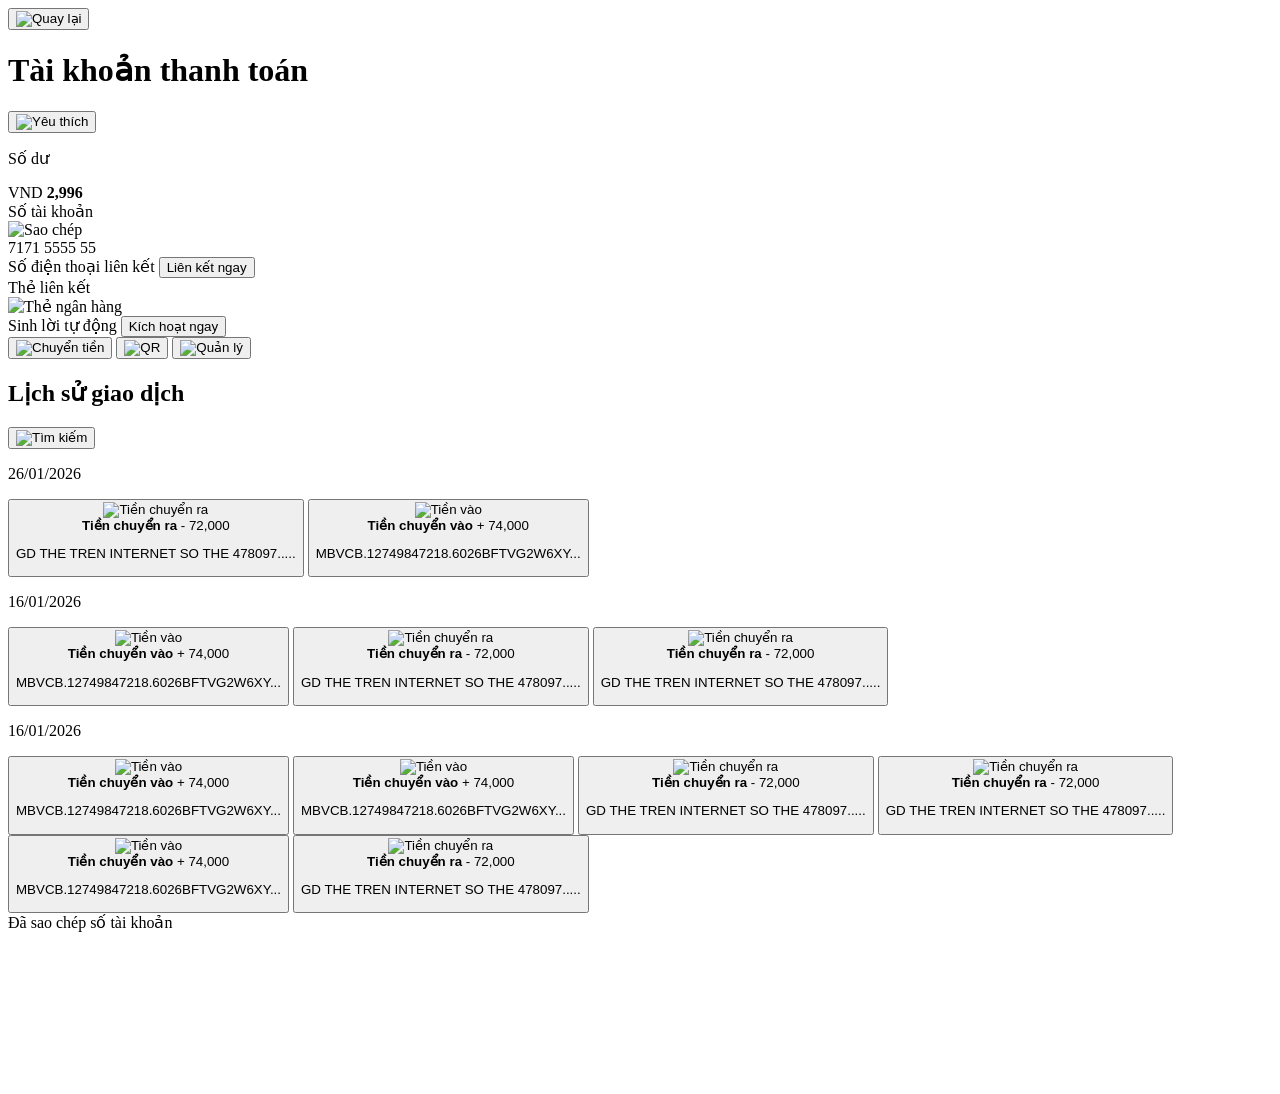
==== account.html @ 4bdb7525 "Add files via upload" ====
<!DOCTYPE html>
<html lang="vi">

<head>
    <meta charset="UTF-8">

    <meta
        name="viewport"
        content="width=device-width,
        initial-scale=1.0,
        maximum-scale=1.0,
        user-scalable=no,
        viewport-fit=cover"
    >

    <title>Tài khoản thanh toán</title>

    <link
        rel="stylesheet"
        href="./css/account.css"
    >
</head>

<body>

<div class="phone-app">

    <!-- =====================
         HEADER
    ====================== -->

    <header class="account-header">

  <button
    class="header-button back-button"
    type="button"
    onclick="history.back()"
    aria-label="Quay lại"
>
    <img
        src="./img/back_account.png"
        class="back-button-img"
        alt="Quay lại"
    >
</button>

        <h1>
            Tài khoản thanh toán
        </h1>

      <button
    class="header-button favorite-button"
    type="button"
    aria-label="Yêu thích"
>
    <img
        src="./img/star_account.png"
        class="favorite-button-img"
        alt="Yêu thích"
    >
</button>

    </header>


    <!-- =====================
         NỘI DUNG
    ====================== -->

    <main class="account-main">


        <!-- THẺ THÔNG TIN TÀI KHOẢN -->

        <section class="account-card">

            <div class="balance">

                <p class="balance-label">
                    Số dư
                </p>

                <div class="balance-value">

                    <span>VND</span>

                    <strong>
                        2,996
                    </strong>

                </div>

            </div>


            <div class="information-list">


                <!-- SỐ TÀI KHOẢN -->

         <div class="information-row">

    <span class="information-label">
        Số tài khoản
    </span>

    <div class="account-right">

        <div class="copy-box">
            <img
                src="./img/copy.png"
                class="copy-symbol"
                id="copyAccount"
                alt="Sao chép"
            >
        </div>

        <span class="account-number">
            7171 5555 55
        </span>

    </div>

</div>


                <!-- SỐ ĐIỆN THOẠI -->

                <div class="information-row">

                    <span class="information-label">
                        Số điện thoại liên kết
                    </span>

                    <button
                        class="blue-action"
                        type="button"
                    >
                        Liên kết ngay
                    </button>

                </div>


                <!-- THẺ LIÊN KẾT -->

                <div class="information-row">

                    <span class="information-label">
                        Thẻ liên kết
                    </span>

                    <div class="bank-card-image">

                        <img
                            src="./img/card.png"
                            alt="Thẻ ngân hàng"
                        >

                    </div>

                </div>


                <!-- SINH LỜI -->

                <div class="information-row">

                    <span class="information-label">
                        Sinh lời tự động
                    </span>

                    <button
                        class="blue-action"
                        type="button"
                    >
                        Kích hoạt ngay
                    </button>

                </div>

            </div>

        </section>


        <!-- =====================
             MENU CHỨC NĂNG
        ====================== -->
<section class="feature-card">

    <!-- Chuyển tiền -->
    <button class="feature-item" type="button">

        <div class="feature-icon-box">
            <img
                src="./img/transfer.png"
                class="feature-img transfer-img"
                alt="Chuyển tiền"
            >
        </div>

     

    </button>

    <!-- QR -->
    <button class="feature-item" type="button">

        <div class="feature-icon-box">
            <img
                src="./img/qr-img.png"
                class="feature-img qr-img"
                alt="QR"
            >
        </div>

       

    </button>

    <!-- Quản lý -->
    <button class="feature-item" type="button">

        <div class="feature-icon-box">
            <img
                src="./img/setting-img.png"
                class="feature-img setting-img"
                alt="Quản lý"
            >
        </div>


    </button>

</section>


        <!-- =====================
             LỊCH SỬ GIAO DỊCH
        ====================== -->

        <section class="transaction-card">


            <!-- TIÊU ĐỀ -->

            <div class="transaction-header">

                <h2>
                    Lịch sử giao dịch
                </h2>

              <button
    class="search-button"
    type="button"
    aria-label="Tìm kiếm"
>

    <img
        src="./img/search.png"
        class="search-button-img"
        alt="Tìm kiếm"
    >

</button>

            </div>


            <!-- NGÀY -->

            <p class="transaction-date">

                26/01/2026

            </p>


            <!-- TIỀN RA -->

           <button
                class="transaction-item"
                type="button"
                onclick="location.href='./transaction-out.html'"
            >

              <div class="transaction-status outgoing">

    <div class="transaction-icon-box">

        <img
            src="./img/outgoing.png"
            class="transaction-icon-img"
            alt="Tiền chuyển ra"
        >

    </div>

</div>

                <div class="transaction-information">

                    <div class="transaction-top">

                        <strong>
                            Tiền chuyển ra
                        </strong>

                        <span class="transaction-money">

                            - 72,000

                        </span>

                    </div>


                    <p>

                        GD THE TREN INTERNET SO THE
                        478097.....

                    </p>

                </div>

            </button>



            <!-- TIỀN VÀO -->

          <button
     class="transaction-item"
    type="button"
    onclick="openSheet('./transaction-in.html')">
             <div class="transaction-status incoming">

    <div class="transaction-icon-box">

        <img
            src="./img/incoming.png"
            class="incoming-icon-img"
            alt="Tiền vào"
        >

    </div>

</div>


                <div class="transaction-information">

                    <div class="transaction-top">

                        <strong>

                            Tiền chuyển vào

                        </strong>

                        <span class="transaction-money green">

                            + 74,000

                        </span>

                    </div>


                    <p>

                        MBVCB.12749847218.6026BFTVG2W6XY...

                    </p>

                </div>

            </button>


            <!-- NGÀY -->

            <p class="transaction-date second-date">

                16/01/2026

            </p>

 <button
     class="transaction-item"
    type="button"
    onclick="openSheet('./transaction-in.html')">
             <div class="transaction-status incoming">

    <div class="transaction-icon-box">

        <img
            src="./img/incoming.png"
            class="incoming-icon-img"
            alt="Tiền vào"
        >

    </div>

</div>


                <div class="transaction-information">

                    <div class="transaction-top">

                        <strong>

                            Tiền chuyển vào

                        </strong>

                        <span class="transaction-money green">

                            + 74,000

                        </span>

                    </div>


                    <p>

                        MBVCB.12749847218.6026BFTVG2W6XY...

                    </p>

                </div>

            </button>

            <!-- GIAO DỊCH 3 -->
  <button
                class="transaction-item"
                type="button"
                onclick="location.href='./transaction-out.html'"
            >

              <div class="transaction-status outgoing">

    <div class="transaction-icon-box">

        <img
            src="./img/outgoing.png"
            class="transaction-icon-img"
            alt="Tiền chuyển ra"
        >

    </div>

</div>

                <div class="transaction-information">

                    <div class="transaction-top">

                        <strong>
                            Tiền chuyển ra
                        </strong>

                        <span class="transaction-money">

                            - 72,000

                        </span>

                    </div>


                    <p>

                        GD THE TREN INTERNET SO THE
                        478097.....

                    </p>

                </div>

            </button>
              <button
                class="transaction-item"
                type="button"
                onclick="location.href='./transaction-out.html'"
            >

              <div class="transaction-status outgoing">

    <div class="transaction-icon-box">

        <img
            src="./img/outgoing.png"
            class="transaction-icon-img"
            alt="Tiền chuyển ra"
        >

    </div>

</div>

                <div class="transaction-information">

                    <div class="transaction-top">

                        <strong>
                            Tiền chuyển ra
                        </strong>

                        <span class="transaction-money">

                            - 72,000

                        </span>

                    </div>


                    <p>

                        GD THE TREN INTERNET SO THE
                        478097.....

                    </p>

                </div>

            </button>
   <p class="transaction-date second-date">

                16/01/2026

            </p>
 <button
     class="transaction-item"
    type="button"
    onclick="openSheet('./transaction-in.html')">
             <div class="transaction-status incoming">

    <div class="transaction-icon-box">

        <img
            src="./img/incoming.png"
            class="incoming-icon-img"
            alt="Tiền vào"
        >

    </div>

</div>


                <div class="transaction-information">

                    <div class="transaction-top">

                        <strong>

                            Tiền chuyển vào

                        </strong>

                        <span class="transaction-money green">

                            + 74,000

                        </span>

                    </div>


                    <p>

                        MBVCB.12749847218.6026BFTVG2W6XY...

                    </p>

                </div>

            </button>

 <button
     class="transaction-item"
    type="button"
    onclick="openSheet('./transaction-in.html')">
             <div class="transaction-status incoming">

    <div class="transaction-icon-box">

        <img
            src="./img/incoming.png"
            class="incoming-icon-img"
            alt="Tiền vào"
        >

    </div>

</div>


                <div class="transaction-information">

                    <div class="transaction-top">

                        <strong>

                            Tiền chuyển vào

                        </strong>

                        <span class="transaction-money green">

                            + 74,000

                        </span>

                    </div>


                    <p>

                        MBVCB.12749847218.6026BFTVG2W6XY...

                    </p>

                </div>

            </button>

            <!-- GIAO DỊCH 3 -->
  <button
                class="transaction-item"
                type="button"
                onclick="location.href='./transaction-out.html'"
            >

              <div class="transaction-status outgoing">

    <div class="transaction-icon-box">

        <img
            src="./img/outgoing.png"
            class="transaction-icon-img"
            alt="Tiền chuyển ra"
        >

    </div>

</div>

                <div class="transaction-information">

                    <div class="transaction-top">

                        <strong>
                            Tiền chuyển ra
                        </strong>

                        <span class="transaction-money">

                            - 72,000

                        </span>

                    </div>


                    <p>

                        GD THE TREN INTERNET SO THE
                        478097.....

                    </p>

                </div>

            </button>
              <button
                class="transaction-item"
                type="button"
                onclick="location.href='./transaction-out.html'"
            >

              <div class="transaction-status outgoing">

    <div class="transaction-icon-box">

        <img
            src="./img/outgoing.png"
            class="transaction-icon-img"
            alt="Tiền chuyển ra"
        >

    </div>

</div>

                <div class="transaction-information">

                    <div class="transaction-top">

                        <strong>
                            Tiền chuyển ra
                        </strong>

                        <span class="transaction-money">

                            - 72,000

                        </span>

                    </div>


                    <p>

                        GD THE TREN INTERNET SO THE
                        478097.....

                    </p>

                </div>

            </button>
             <button
     class="transaction-item"
    type="button"
    onclick="openSheet('./transaction-in.html')">
             <div class="transaction-status incoming">

    <div class="transaction-icon-box">

        <img
            src="./img/incoming.png"
            class="incoming-icon-img"
            alt="Tiền vào"
        >

    </div>

</div>


                <div class="transaction-information">

                    <div class="transaction-top">

                        <strong>

                            Tiền chuyển vào

                        </strong>

                        <span class="transaction-money green">

                            + 74,000

                        </span>

                    </div>


                    <p>

                        MBVCB.12749847218.6026BFTVG2W6XY...

                    </p>

                </div>

            </button>

            <!-- GIAO DỊCH 4 -->

             <button
                class="transaction-item" 
                type="button"
                onclick="location.href='./transaction-out.html'"
            >

              <div class="transaction-status outgoing">

    <div class="transaction-icon-box">

        <img
            src="./img/outgoing.png"
            class="transaction-icon-img"
            alt="Tiền chuyển ra"
        >

    </div>

</div>

                <div class="transaction-information">

                    <div class="transaction-top">

                        <strong>
                            Tiền chuyển ra
                        </strong>

                        <span class="transaction-money">

                            - 72,000

                        </span>

                    </div>


                    <p>

                        GD THE TREN INTERNET SO THE
                        478097.....

                    </p>

                </div>

            </button>


        </section>

    </main>

</div>


<!-- THÔNG BÁO COPY -->

<div
    class="copy-toast"
    id="copyToast"
>
    Đã sao chép số tài khoản
</div>


<script>
const overlay = document.getElementById("sheetOverlay");
const frame = document.getElementById("sheetFrame");

const copyButton = document.getElementById("copyAccount");
const copyToast = document.getElementById("copyToast");

/*==========================
    OPEN SHEET
==========================*/

document.querySelectorAll(".transaction-item").forEach(item=>{

    item.addEventListener("click",()=>{

        const page=item.dataset.page;

        if(!page) return;

        frame.src=page;

        overlay.classList.add("show");

        document.body.style.overflow="hidden";

    });

});

/*==========================
    CLOSE SHEET
==========================*/

function closeSheet(){

    overlay.classList.remove("show");

    document.body.style.overflow="";

    setTimeout(()=>{

        frame.src="";

    },300);

}

window.closeSheet=closeSheet;

/*==========================
    CLICK BACKGROUND
==========================*/

overlay.addEventListener("click",e=>{

    if(e.target===overlay){

        closeSheet();

    }

});

/*==========================
    COPY ACCOUNT
==========================*/


copyButton.addEventListener("click",async()=>{

    try{

        await navigator.clipboard.writeText("7171555555");

        copyToast.classList.add("show");

        setTimeout(()=>{

            copyToast.classList.remove("show");

        },1500);

    }

    catch(error){

        console.log(error);

    }

});


</script>

<script src="./js/acccount.js"></script>
<!-- Bottom Sheet -->
<div class="sheet-overlay" id="sheetOverlay">

    <iframe
        id="sheetFrame"
        src=""
        frameborder="0">
    </iframe>

</div>
</body>

</html>
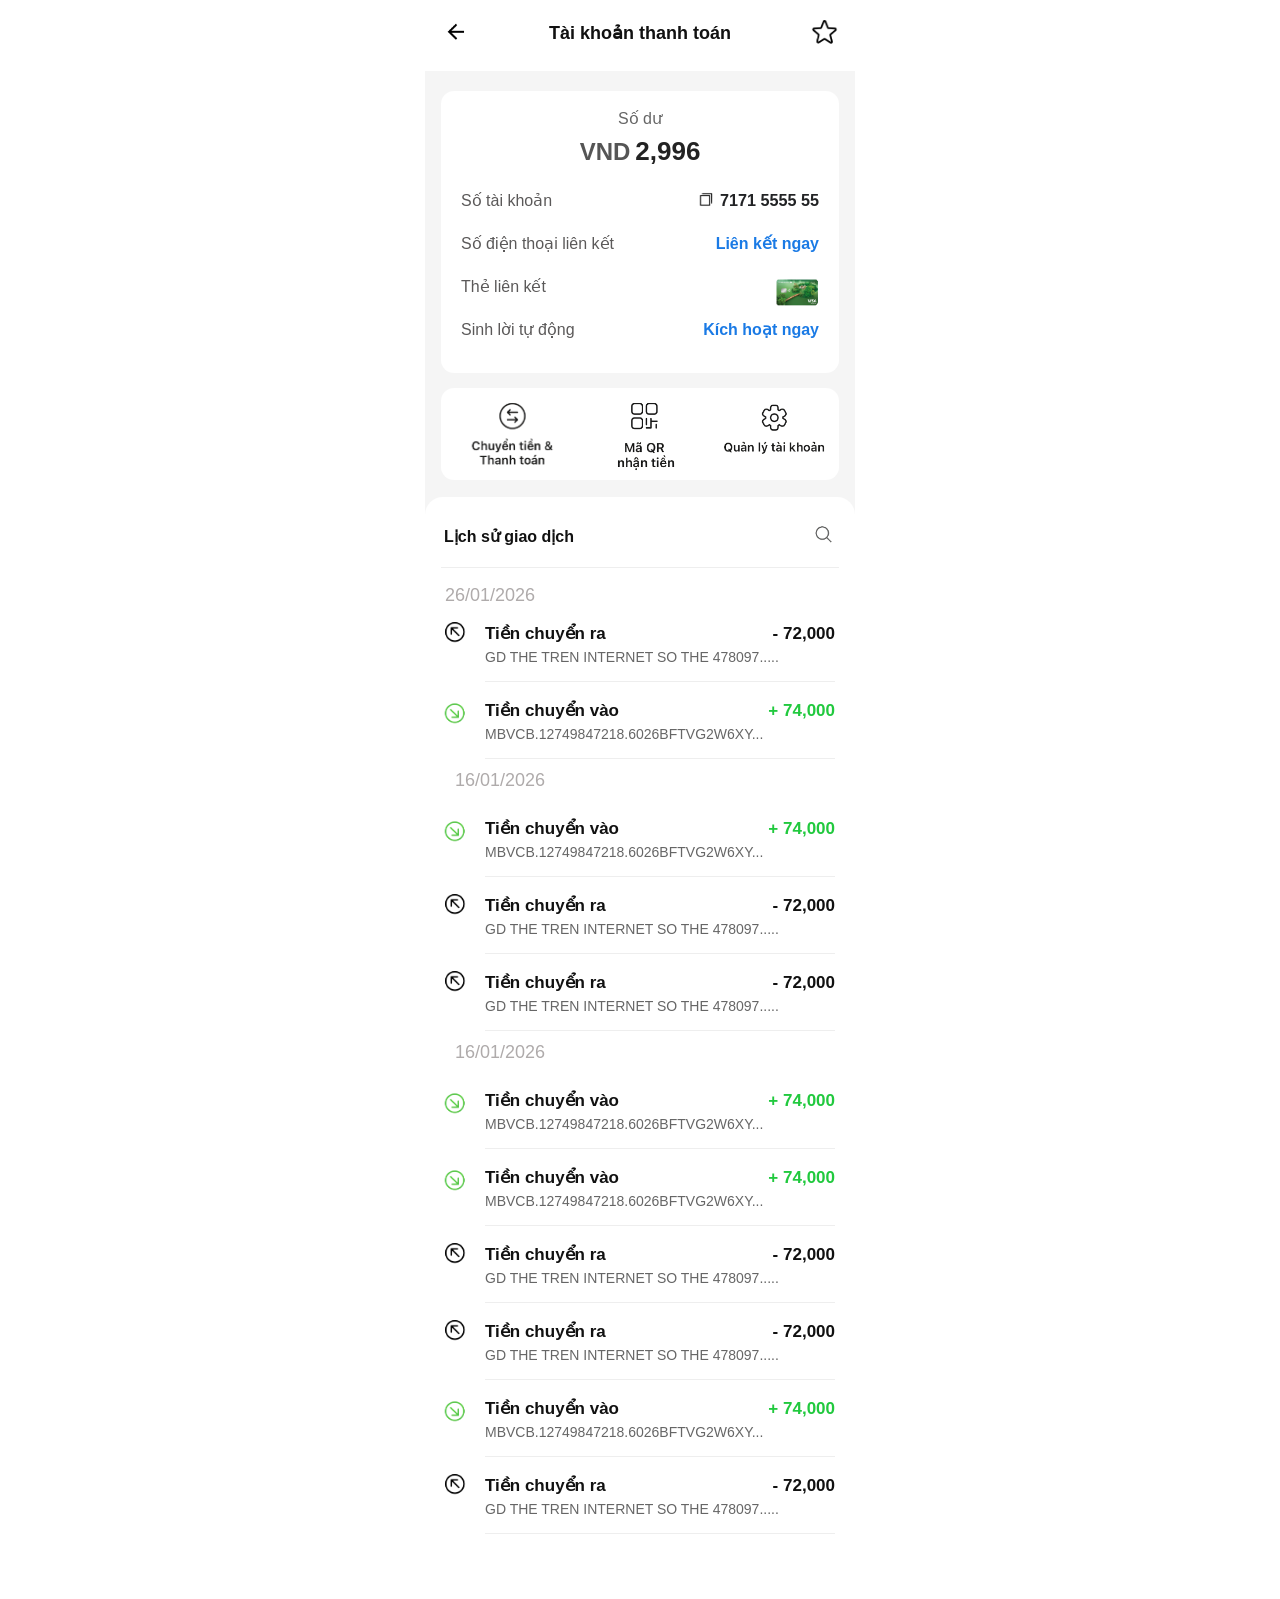
==== commit 1118a7f7: "Update print statement from 'Hello' to 'Goodbye'" ====
--- a/account.html
+++ b/account.html
@@ -7,13 +7,34 @@
     <meta
         name="viewport"
         content="width=device-width,
-        initial-scale=1.0,
-        maximum-scale=1.0,
-        user-scalable=no,
-        viewport-fit=cover"
+                 initial-scale=1,
+                 maximum-scale=1,
+                 user-scalable=no,
+                 viewport-fit=cover"
     >
 
     <title>Tài khoản thanh toán</title>
+
+    <meta
+        name="apple-mobile-web-app-capable"
+        content="yes"
+    >
+
+    <meta
+        name="mobile-web-app-capable"
+        content="yes"
+    >
+
+    <!-- Thanh trạng thái nền trắng, icon màu đen -->
+    <meta
+        name="apple-mobile-web-app-status-bar-style"
+        content="default"
+    >
+
+    <meta
+        name="theme-color"
+        content="#ffffff"
+    >
 
     <link
         rel="stylesheet"
@@ -951,4 +972,4 @@
 </div>
 </body>
 
-</html>+</html>
--- a/css/account.css
+++ b/css/account.css
@@ -0,0 +1,1447 @@
+/* =========================
+   RESET
+========================= */
+
+
+
+
+/* =========================
+   KHUNG ỨNG DỤNG
+========================= */
+
+
+
+/* =========================
+   HEADER
+========================= */
+
+/* =========================
+   RESET + IOS STATUS BAR
+========================= */
+
+* {
+    box-sizing: border-box;
+    margin: 0;
+    padding: 0;
+
+    -webkit-tap-highlight-color: transparent;
+}
+
+html {
+    width: 100%;
+    min-height: 100%;
+
+    background: #ffffff;
+}
+
+body {
+    width: 100%;
+    min-height: 100%;
+
+    margin: 0;
+
+    color: #111111;
+    background: #ffffff;
+
+    font-family:
+        -apple-system,
+        BlinkMacSystemFont,
+        "SF Pro Display",
+        "SF Pro Text",
+        Arial,
+        sans-serif;
+}
+
+/* Khung ứng dụng */
+.phone-app {
+    width: 100%;
+    max-width: 430px;
+    min-height: 100dvh;
+
+    margin: 0 auto;
+
+    overflow-x: hidden;
+
+    background: #f5f5f5;
+}
+
+/* Header trắng nằm ngay dưới status bar */
+.account-header {
+    position: sticky;
+    z-index: 100;
+
+    top: 0;
+
+    display: grid;
+    grid-template-columns: 55px 1fr 55px;
+    align-items: center;
+
+    /*
+      71px nội dung + vùng an toàn của iPhone
+    */
+    min-height: calc(
+        71px +
+        env(safe-area-inset-top)
+    );
+
+    padding:
+        env(safe-area-inset-top)
+        15px
+        0;
+
+    background: #ffffff;
+}
+
+
+.account-header h1 {
+
+    font-size:
+    18px;
+margin-top: -5px;
+
+    font-weight:
+    700;
+
+    text-align:
+    center;
+
+    white-space:
+    nowrap;
+
+}
+
+
+.header-button {
+
+    display:
+    flex;
+
+    align-items:
+    center;
+
+    justify-content:
+    center;
+
+    width:
+    50px;
+
+    height:
+    50px;
+
+    border:
+    0;
+
+    background:
+    transparent;
+
+    color:
+    #111;
+
+    cursor:
+    pointer;
+
+}
+/* Nút quay lại */
+.back-button {
+    width: 42px;
+    height: 42px;
+
+    display: flex;
+    align-items: center;
+    justify-content: center;
+
+    border: none;
+    background: transparent;
+    padding: 0;
+    cursor: pointer;
+}
+.favorite-button{
+    width:42px;
+    height:42px;
+
+    display:flex;
+    align-items:center;
+    justify-content:center;
+
+    border:none;
+    background:transparent;
+    padding:0;
+
+    cursor:pointer;
+}
+
+.favorite-button-img{
+      display: block;
+    width: 140px;
+    height: 135px;
+    margin-left: 40px;
+    object-fit: contain;
+}
+/* Ảnh mũi tên */
+.back-button-img {
+        width: 100px;
+    height: 100px;
+    margin-top: -8px;
+    margin-left: -10px;
+    object-fit: contain;
+    display: block;
+}
+
+.back-button {
+
+    justify-content:
+    flex-start;
+
+    font-size:
+    40px;
+
+    font-weight:
+    300;
+
+}
+
+
+.favorite-button {
+
+    justify-content:
+    flex-end;
+
+    font-size:
+    50px;
+
+    font-weight:
+    300;
+
+}
+
+
+/* =========================
+   NỘI DUNG
+========================= */
+
+.account-main {
+
+    padding-top:
+    20px;
+
+}
+
+
+/* =========================
+   THẺ TÀI KHOẢN
+========================= */
+
+.account-card {
+
+    margin:
+
+    0
+    16px
+    15px;
+
+    padding:
+
+    18px
+    20px
+    20px;
+
+    border-radius:
+    13px;
+
+    background:
+    #fff;
+
+}
+
+
+.balance {
+
+    text-align:
+    center;
+
+}
+
+
+.balance-label {
+
+    margin-bottom:
+    8px;
+
+    color:
+    #666;
+
+    font-size:
+    16px;
+
+}
+
+/* Nút tìm kiếm */
+.search-button{
+    width:40px;
+    height:40px;
+    border:none;
+    background:transparent;
+    display:flex;
+    justify-content:center;
+    align-items:center;
+    cursor:pointer;
+    padding:0;
+}
+
+/* Chỉ chỉnh ảnh */
+.search-button-img{
+       width: 60px;
+    height: 100px;
+    margin-top: 18px;
+    object-fit: contain;
+    display: block;
+}
+.balance-value {
+
+    display:
+    flex;
+
+    align-items:
+    baseline;
+
+    justify-content:
+    center;
+
+    gap:
+    5px;
+
+}
+.information-row{
+display:flex;
+    justify-content:space-between;
+    align-items:center;
+    /* padding:18px 0; */
+}
+
+.account-right{
+     display:flex;
+    align-items:center;
+    gap:8px;
+}
+
+/* Khung riêng của icon */
+.copy-box{
+    width:22px;          /* chỉnh khung */
+    height:22px;
+    display:flex;
+    align-items:center;
+    justify-content:center;
+    margin-right:8px;
+    flex-shrink:0;
+}
+
+/* Chỉ cần sửa 2 dòng này để icon to nhỏ */
+.copy-symbol{
+    width:18px;
+    height:18px;
+    object-fit:contain;
+    display:block;
+}
+
+.copy-symbol{
+    width:18px;
+    height:18px;
+    object-fit:contain;
+    cursor:pointer;
+
+    margin-right:10px;
+}
+
+.account-number{
+    font-size:16.2px;
+    font-weight:600;
+    color: #222325;
+}
+.copy-symbol,
+.copy-icon{
+      width: 65px;
+    height: 70px;
+    margin-top: -4px;
+    margin-left: 28px;
+    display: inline-block;
+    object-fit: contain;
+    vertical-align: middle;
+}
+.balance-value span {
+
+    color:
+    #555;
+
+    font-size:
+    24px;
+
+   font-weight: 600;
+
+}
+
+/* ===========================
+   Overlay
+=========================== */
+
+.sheet-overlay{
+
+    position:fixed;
+
+    inset:0;
+
+    background:rgba(0,0,0,.35);
+
+    opacity:0;
+
+    visibility:hidden;
+
+    transition:.35s;
+
+    z-index:999;
+
+}
+
+
+/* hiện */
+
+.sheet-overlay.show{
+
+    opacity:1;
+
+    visibility:visible;
+
+}
+
+
+/* ===========================
+   Bottom Sheet
+=========================== */
+
+.sheet-container{
+
+    position:fixed;
+
+    left:0;
+
+    right:0;
+
+    bottom:0;
+
+    height:83vh;
+
+    background:#fff;
+
+    border-radius:28px 28px 0 0;
+
+    overflow:hidden;
+
+    transform:translateY(100%);
+
+    transition:.35s cubic-bezier(.22,.61,.36,1);
+
+    z-index:1000;
+
+}
+
+
+/* hiện */
+
+.sheet-container.show{
+
+    transform:translateY(0);
+
+}
+
+
+/* iframe */
+
+.sheet-frame{
+
+    width:100%;
+
+    height:100%;
+
+    border:0;
+
+}
+.balance-value strong {
+
+    color:
+    #232323;
+
+    font-size:
+    26px;
+
+    font-weight:
+    700;
+
+}
+
+
+/* =========================
+   THÔNG TIN
+========================= */
+
+.information-list {
+
+    margin-top:
+    14px;
+
+}
+/* Card */
+.feature-card{
+    display:flex;
+    justify-content:space-between;
+    align-items:flex-start;
+    padding:18px 0;
+}
+
+/* Button */
+.feature-item{
+    flex:1;
+    border:none;
+    background:transparent;
+    display:flex;
+    flex-direction:column;
+    align-items:center;
+    cursor:pointer;
+}
+
+/* Khung icon - KHÔNG sửa */
+.feature-icon-box{
+    width:60px;
+    height:60px;
+    display:flex;
+    justify-content:center;
+    align-items:center;
+    flex-shrink:0;
+}
+
+/* Style chung */
+.feature-img{
+    display:block;
+    object-fit:contain;
+}
+.sheet-overlay{
+    position:fixed;
+    inset:0;
+    background:rgba(0,0,0,.35);
+
+    display:flex;
+    align-items:flex-end;
+
+    opacity:0;
+    pointer-events:none;
+
+    transition:.3s;
+    z-index:99999;
+}
+
+.sheet-overlay.show{
+    opacity:1;
+    pointer-events:auto;
+}
+
+#sheetFrame{
+
+    width:100%;
+    height:100%;
+
+    border:0;
+    background:#fff;
+
+    transform:translateY(100%);
+    transition:.35s;
+}
+
+.sheet-overlay.show #sheetFrame{
+    transform:translateY(0);
+}
+
+/* ========= CHỈNH TỪNG ICON ========= */
+
+/* Icon Chuyển tiền */
+.transfer-img{
+   width: 407px;
+    height: 290px;
+    margin-top: -14px;
+    margin-left: -4px;
+}
+
+/* Icon QR */
+.qr-img{
+     width: 370px;
+    height: 300px;
+    margin-left: 7px;
+    margin-top: 3px;
+}
+
+/* Icon Quản lý */
+.setting-img{
+    width: 423px;
+    height: 330px;
+    margin-left: 7px;
+    margin-top: -11px;
+}
+.phone-app{
+
+    transition:.35s;
+
+}
+
+.phone-app.scale{
+
+    transform:scale(.94);
+
+    border-radius:28px;
+
+    overflow:hidden;
+
+}
+
+.sheet-overlay{
+
+    position:fixed;
+
+    inset:0;
+
+    background:rgba(0,0,0,.35);
+
+    display:flex;
+
+    align-items:flex-end;
+
+    opacity:0;
+
+    pointer-events:none;
+
+    transition:.35s;
+
+    z-index:9999;
+
+}
+
+.sheet-overlay.show{
+
+    opacity:1;
+
+    pointer-events:auto;
+
+}
+
+#sheetFrame{
+
+    width:100%;
+
+    height:88%;
+
+    border:none;
+
+    border-radius:28px 28px 0 0;
+
+    background:#fff;
+
+    transform:translateY(100%);
+
+    transition:.35s cubic-bezier(.22,.61,.36,1);
+
+}
+
+.sheet-overlay.show #sheetFrame{
+
+    transform:translateY(0);
+
+}
+/* ========= MUỐN CHỈNH TẤT CẢ ========= */
+
+/*
+.feature-img{
+    width:40px;
+    height:40px;
+}
+*/
+
+.information-row {
+    margin-top: -5px;
+    display:
+    flex;
+
+    align-items:
+    center;
+
+    justify-content:
+    space-between;
+
+    min-height:
+    48px;
+
+}
+
+
+.information-label {
+
+    color:
+    #5b5959;
+
+    font-size:
+    16px;
+
+}
+
+
+.information-value,
+.blue-action {
+
+    border:
+    0;
+
+    background:
+    transparent;
+
+    cursor:
+    pointer;
+
+}
+
+
+.information-value {
+
+    color:
+    #111;
+
+    font-size:
+    18px;
+
+    font-weight:
+    600;
+
+}
+
+
+.copy-symbol {
+
+    margin-right:
+    5px;
+
+    font-size:
+    19px;
+
+}
+
+
+.blue-action {
+
+    color:
+    #1a7ae5;
+
+    font-size:
+    16px;
+
+    font-weight:
+    600;
+
+}
+
+
+.bank-card-image {
+    width: 76px;
+    height: 45px;
+    overflow: hidden;
+    border-radius: 11px;
+
+}
+
+
+.bank-card-image img {
+
+      display: block;
+    width: 100%;
+    height: 100%;
+    margin-left: 18px;
+    object-fit: cover;
+
+}
+
+
+/* =========================
+   MENU
+========================= */
+
+.feature-card {
+
+    display:
+    grid;
+
+    grid-template-columns:
+
+    repeat(
+        3,
+        1fr
+    );
+
+    margin:
+
+    0
+    16px
+    17px;
+
+    padding:
+
+    17px
+    5px
+    15px;
+
+    border-radius:
+    13px;
+
+    background:
+    #fff;
+
+}
+
+
+.feature-item {
+
+    display:
+    flex;
+
+    flex-direction:
+    column;
+
+    align-items:
+    center;
+
+    border:
+    0;
+
+    background:
+    transparent;
+
+    color:
+    #111;
+
+    cursor:
+    pointer;
+
+}
+
+
+.feature-icon {
+
+    display:
+    flex;
+
+    align-items:
+    center;
+
+    justify-content:
+    center;
+
+    width:
+    47px;
+
+    height:
+    47px;
+
+    margin-bottom:
+    7px;
+
+}
+
+
+.transfer-icon {
+
+    flex-direction:
+    column;
+
+    border:
+
+    2px
+    solid
+    #111;
+
+    border-radius:
+    50%;
+
+    font-size:
+    22px;
+
+    line-height:
+    13px;
+
+}
+
+
+.qr-icon {
+
+    display:
+    grid;
+
+    grid-template-columns:
+
+    repeat(
+        2,
+        16px
+    );
+
+    grid-template-rows:
+
+    repeat(
+        2,
+        16px
+    );
+
+    gap:
+    4px;
+
+    margin:
+
+    3px
+    0
+    11px;
+
+}
+
+
+.qr-icon span {
+
+    border:
+
+    2px
+    solid
+    #111;
+
+    border-radius:
+    4px;
+
+}
+
+
+.setting-icon {
+
+    height:
+    50px;
+
+    margin-bottom:
+    4px;
+
+    font-size:
+    49px;
+
+    line-height:
+    49px;
+
+}
+
+
+.feature-name {
+
+    min-height:
+    42px;
+
+    font-size:
+    15px;
+
+    font-weight:
+    700;
+
+    line-height:
+    20px;
+
+    text-align:
+    center;
+
+}
+
+
+/* =========================
+   LỊCH SỬ
+========================= */
+
+.transaction-card {
+
+    min-height:
+    650px;
+
+    padding:
+
+    22px
+    16px
+    50px;
+
+    border-radius:
+
+    18px
+    18px
+    0
+    0;
+
+    background:
+    #fff;
+
+}
+
+
+.transaction-header {
+
+    display:
+    flex;
+
+    align-items:
+    center;
+
+    justify-content:
+    space-between;
+
+    padding-bottom:
+    13px;
+
+    border-bottom:
+
+    1px
+    solid
+    #eee;
+
+}
+
+
+.transaction-header h2 {
+
+   font-size: 16px;
+    font-weight: 700;
+    margin-left: 3px;
+
+}
+
+
+.search-button {
+
+    width:
+    35px;
+
+    height:
+    35px;
+
+    border:
+    0;
+
+    background:
+    transparent;
+
+    color:
+    #555;
+
+    font-size:
+    32px;
+
+}
+
+
+.transaction-date {
+
+    margin:
+
+    17px
+    4px
+    14px;
+
+    color:
+    #afabab;
+
+    font-size:
+    18px;
+
+}
+
+
+.second-date {
+
+   margin-top: -14px;
+    padding: 10px;
+
+}
+
+
+/* =========================
+   GIAO DỊCH
+========================= */
+
+.transaction-item {
+
+    display:
+    grid;
+
+    grid-template-columns:
+
+    36px
+    minmax(
+        0,
+        1fr
+    );
+
+    gap:
+    4px;
+
+    width:
+    100%;
+
+       padding: 3px 4px 15px;
+
+    border:
+    0;
+
+    background:
+    transparent;
+
+    color:
+    #111;
+
+    text-align:
+    left;
+
+    cursor:
+    pointer;
+
+}
+
+
+/* Vòng tròn giữ nguyên */
+.transaction-status{
+    width:28px;
+    height:28px;
+    border-radius:50%;
+    display:flex;
+    justify-content:center;
+    align-items:center;
+    flex-shrink:0;
+}
+
+/* Khung chứa icon */
+.transaction-icon-box{
+    width:18px;
+    height:18px;
+    display:flex;
+    justify-content:center;
+    align-items:center;
+}
+
+/* Chỉ chỉnh icon */
+.transaction-icon-img{
+        width: 80px;
+    height: 122px;
+    margin-left: -11px;
+    margin-top: -8px;
+    object-fit: contain;
+    display: block;
+
+}
+/* Vòng tròn giữ nguyên */
+.transaction-status{
+    width:28px;
+    height:28px;
+
+    display:flex;
+    justify-content:center;
+    align-items:center;
+
+    border-radius:50%;
+    flex-shrink:0;
+}
+
+/* Màu nền giao dịch vào */
+
+
+/* Khung chứa icon */
+.transaction-icon-box{
+    width:18px;
+    height:18px;
+
+    display:flex;
+    justify-content:center;
+    align-items:center;
+}
+
+/* Chỉ chỉnh ảnh */
+.incoming-icon-img{
+        width: 100px;
+    height: 125px;
+    margin-left: -11px;
+    margin-top: -8px;
+    object-fit:contain;
+    display:block;
+}
+
+.outgoing {
+
+    color:
+    #111;
+
+}
+
+
+.incoming {
+
+    color:
+    #20c74c;
+
+}
+
+
+.transaction-information {
+
+    min-width:
+    0;
+
+    padding-bottom:
+    16px;
+
+    border-bottom:
+
+    1px
+    solid
+    #eee;
+
+}
+
+
+.transaction-top {
+
+    display:
+    flex;
+
+    align-items:
+    center;
+
+    justify-content:
+    space-between;
+
+    gap:
+    10px;
+
+}
+
+
+.transaction-top strong {
+
+    overflow:
+    hidden;
+
+    font-size:
+    17px;
+
+    font-weight:
+    700;
+
+    white-space:
+    nowrap;
+
+    text-overflow:
+    ellipsis;
+
+}
+
+
+.transaction-money {
+
+    flex-shrink:
+    0;
+
+    font-size:
+    17px;
+
+    font-weight:
+    700;
+
+}
+
+
+.transaction-money.green {
+
+    color:
+    #21c93e;
+
+}
+
+
+.transaction-information p {
+
+    overflow:
+    hidden;
+
+    margin-top:
+    5px;
+
+    color:
+    #666;
+
+    font-size:
+    14px;
+
+    white-space:
+    nowrap;
+
+    text-overflow:
+    ellipsis;
+
+}
+.header-button {
+    width: 42px;
+    height: 42px;
+
+    padding: 0;
+
+    display: flex;
+    align-items: center;
+    justify-content: center;
+
+    border: none;
+    background: transparent;
+
+    cursor: pointer;
+}
+
+
+.back-button i {
+    display: block !important;
+
+    font-family: "boxicons" !important;
+
+    font-size: 38px !important;
+    font-weight: 400;
+
+    line-height: 1;
+
+    color: #111111 !important;
+
+    visibility: visible !important;
+    opacity: 1 !important;
+}
+
+/* =========================
+   THÔNG BÁO COPY
+========================= */
+
+.copy-toast {
+
+    position:
+    fixed;
+
+    bottom:
+    35px;
+
+    left:
+    50%;
+
+    z-index:
+    999;
+
+    padding:
+
+    11px
+    18px;
+
+    border-radius:
+    25px;
+
+    background:
+    rgba(
+        0,
+        0,
+        0,
+        0.85
+    );
+
+    color:
+    #fff;
+
+    font-size:
+    14px;
+
+    opacity:
+    0;
+
+    pointer-events:
+    none;
+
+    transform:
+
+    translate(
+        -50%,
+        15px
+    );
+
+    transition:
+
+    opacity
+    0.25s,
+
+    transform
+    0.25s;
+
+}
+
+
+.copy-toast.show {
+
+    opacity:
+    1;
+
+    transform:
+
+    translate(
+        -50%,
+        0
+    );
+
+}
+
+
+/* =========================
+   MÀN HÌNH NHỎ
+========================= */
+
+@media (
+    max-width:
+    370px
+) {
+
+    .account-header h1 {
+
+        font-size:
+        18px;
+
+    }
+
+
+    .information-label {
+
+        font-size:
+        14px;
+
+    }
+
+
+    .information-value {
+
+        font-size:
+        16px;
+
+    }
+
+
+    .blue-action {
+
+        font-size:
+        15px;
+
+    }
+
+
+    .feature-name {
+
+        font-size:
+        13px;
+
+    }
+
+}
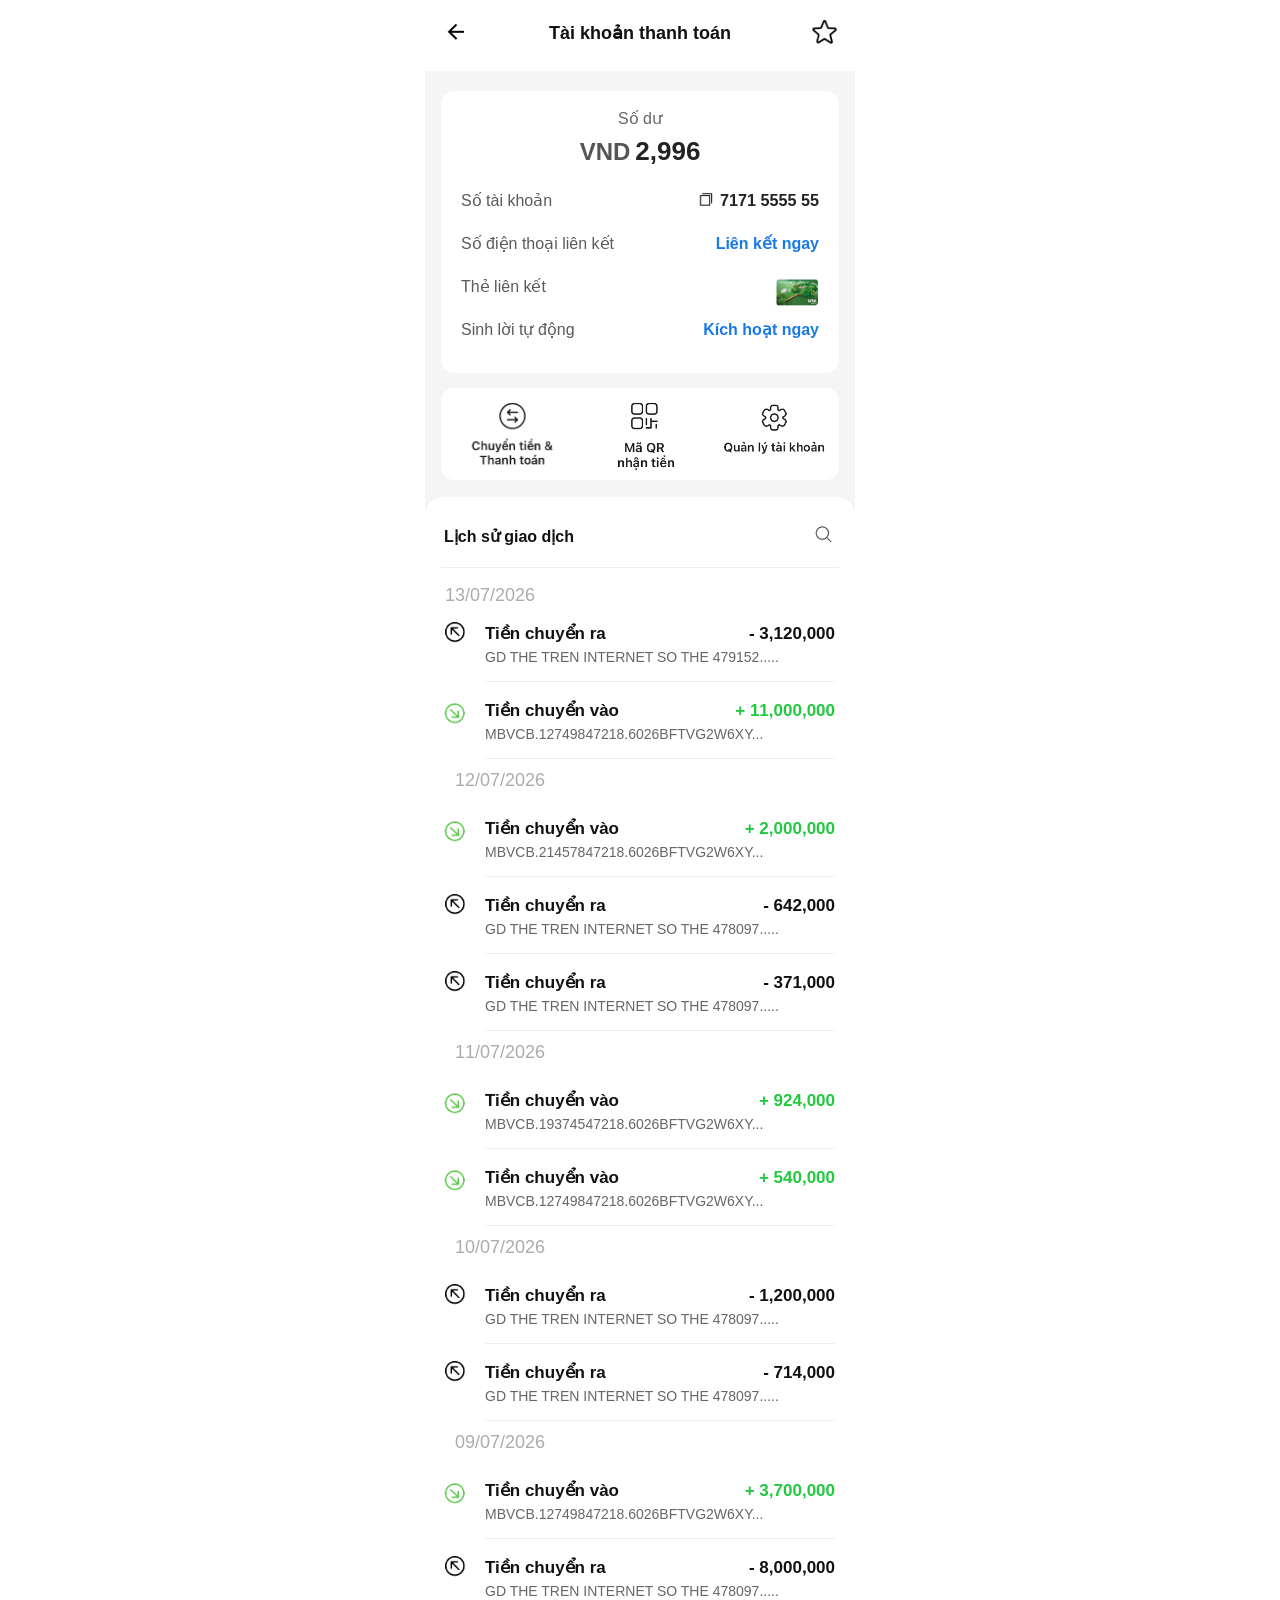
==== commit 35a3cc22: "Update account.html" ====
--- a/account.html
+++ b/account.html
@@ -293,7 +293,7 @@
 
             <p class="transaction-date">
 
-                26/01/2026
+                13/07/2026
 
             </p>
 
@@ -330,7 +330,7 @@
 
                         <span class="transaction-money">
 
-                            - 72,000
+                            - 3,120,000
 
                         </span>
 
@@ -340,7 +340,7 @@
                     <p>
 
                         GD THE TREN INTERNET SO THE
-                        478097.....
+                        479152.....
 
                     </p>
 
@@ -383,7 +383,7 @@
 
                         <span class="transaction-money green">
 
-                            + 74,000
+                            + 11,000,000
 
                         </span>
 
@@ -405,7 +405,7 @@
 
             <p class="transaction-date second-date">
 
-                16/01/2026
+                12/07/2026
 
             </p>
 
@@ -440,16 +440,16 @@
 
                         <span class="transaction-money green">
 
-                            + 74,000
-
-                        </span>
-
-                    </div>
-
-
-                    <p>
-
-                        MBVCB.12749847218.6026BFTVG2W6XY...
+                            + 2,000,000
+
+                        </span>
+
+                    </div>
+
+
+                    <p>
+
+                        MBVCB.21457847218.6026BFTVG2W6XY...
 
                     </p>
 
@@ -488,7 +488,7 @@
 
                         <span class="transaction-money">
 
-                            - 72,000
+                            - 642,000
 
                         </span>
 
@@ -535,7 +535,7 @@
 
                         <span class="transaction-money">
 
-                            - 72,000
+                            - 371,000
 
                         </span>
 
@@ -554,7 +554,7 @@
             </button>
    <p class="transaction-date second-date">
 
-                16/01/2026
+                11/07/2026
 
             </p>
  <button
@@ -588,16 +588,16 @@
 
                         <span class="transaction-money green">
 
-                            + 74,000
-
-                        </span>
-
-                    </div>
-
-
-                    <p>
-
-                        MBVCB.12749847218.6026BFTVG2W6XY...
+                            + 924,000
+
+                        </span>
+
+                    </div>
+
+
+                    <p>
+
+                        MBVCB.19374547218.6026BFTVG2W6XY...
 
                     </p>
 
@@ -636,7 +636,7 @@
 
                         <span class="transaction-money green">
 
-                            + 74,000
+                            + 540,000
 
                         </span>
 
@@ -652,6 +652,12 @@
                 </div>
 
             </button>
+
+             <p class="transaction-date second-date">
+
+                10/07/2026
+
+            </p>
 
             <!-- GIAO DỊCH 3 -->
   <button
@@ -684,7 +690,7 @@
 
                         <span class="transaction-money">
 
-                            - 72,000
+                            - 1,200,000
 
                         </span>
 
@@ -731,7 +737,7 @@
 
                         <span class="transaction-money">
 
-                            - 72,000
+                            - 714,000
 
                         </span>
 
@@ -748,6 +754,13 @@
                 </div>
 
             </button>
+            
+         <p class="transaction-date second-date">
+
+                09/07/2026
+
+            </p>
+
              <button
      class="transaction-item"
     type="button"
@@ -779,7 +792,7 @@
 
                         <span class="transaction-money green">
 
-                            + 74,000
+                            + 3,700,000
 
                         </span>
 
@@ -828,7 +841,7 @@
 
                         <span class="transaction-money">
 
-                            - 72,000
+                            - 8,000,000
 
                         </span>
 
@@ -845,6 +858,7 @@
                 </div>
 
             </button>
+
 
 
         </section>
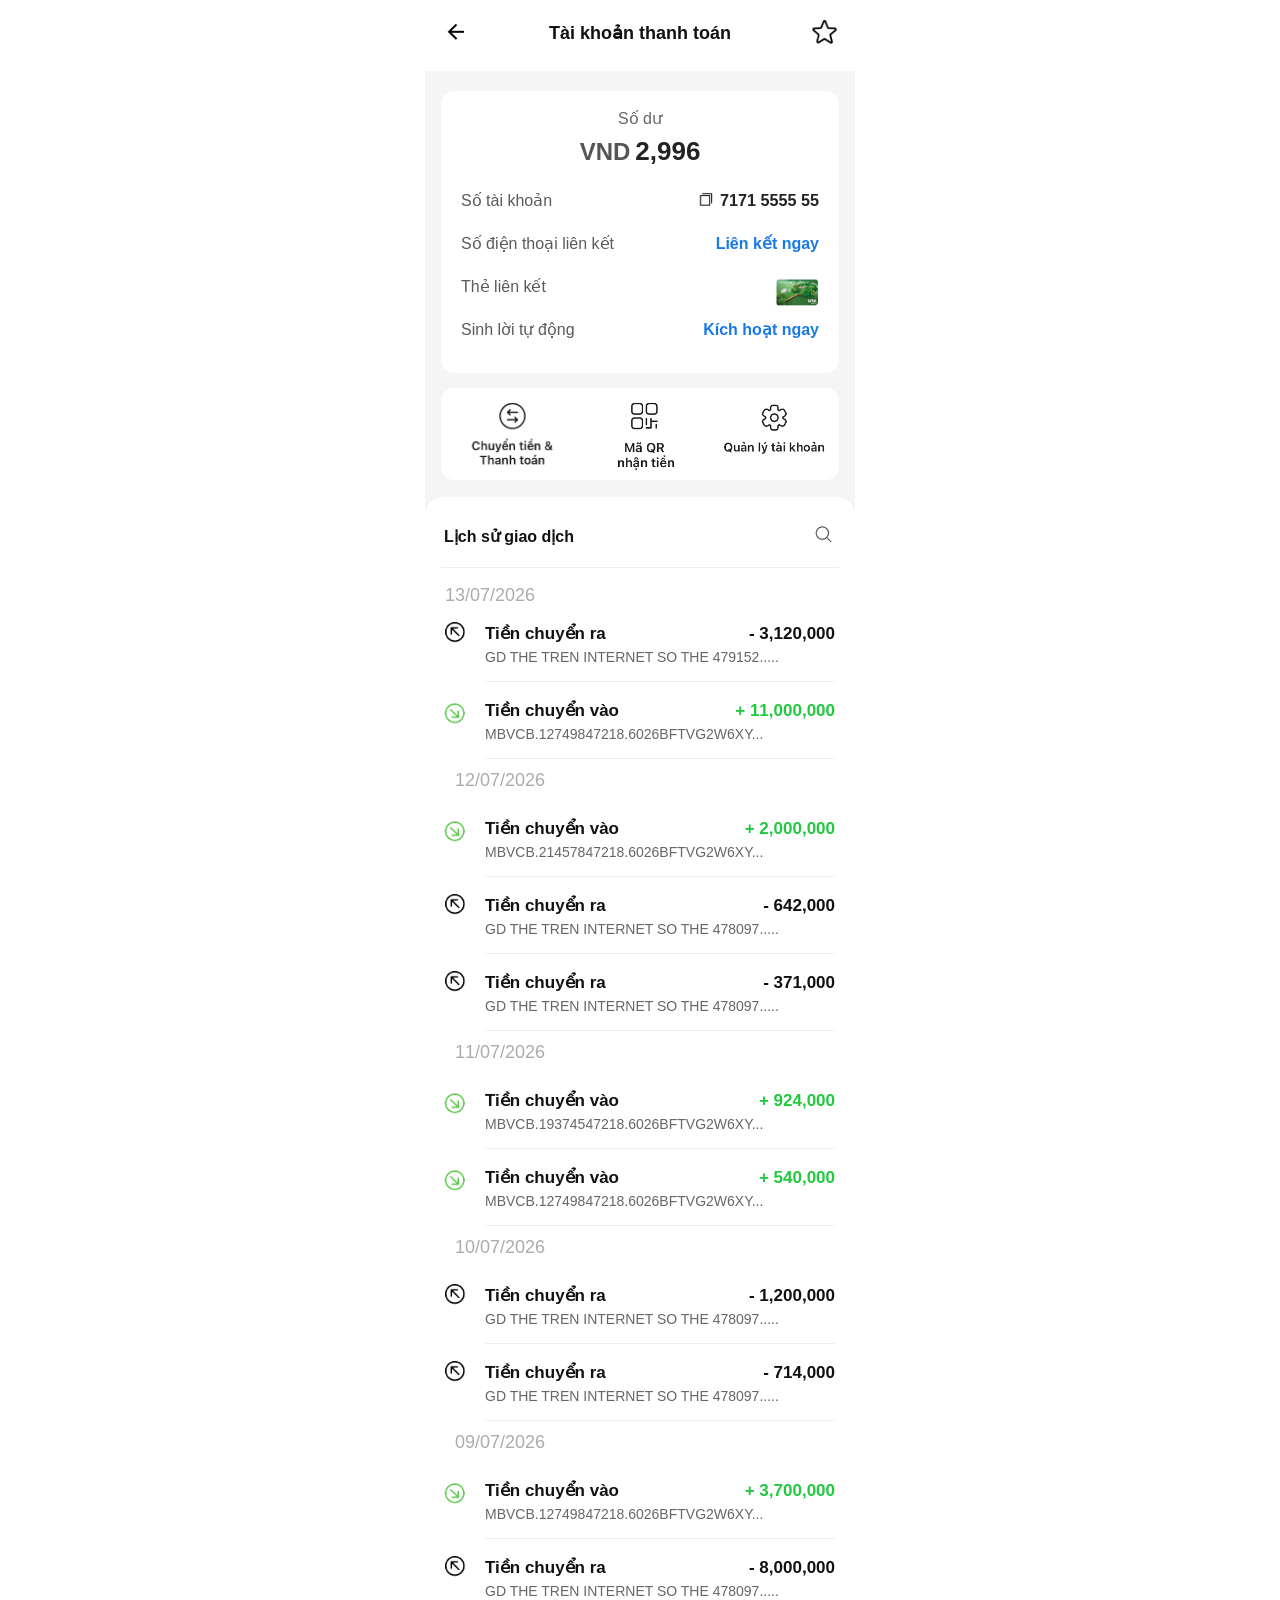
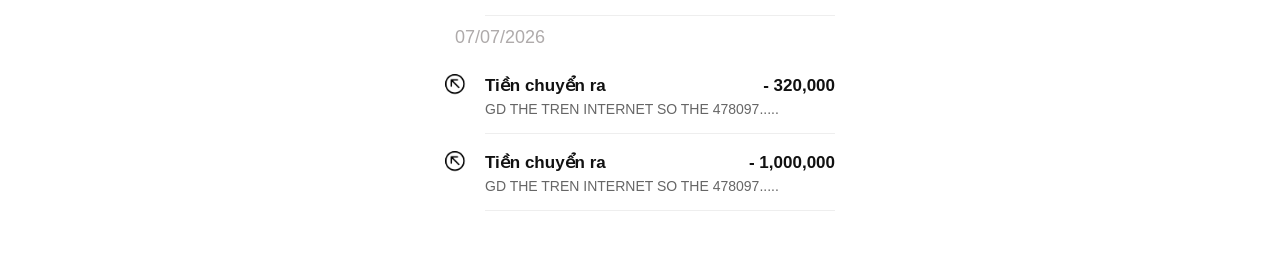
==== commit 5bba5232: "Update account.html" ====
--- a/account.html
+++ b/account.html
@@ -859,7 +859,111 @@
 
             </button>
 
-
+ <p class="transaction-date second-date">
+
+                07/07/2026
+
+            </p>
+<!-- TIỀN RA -->
+
+           <button
+                class="transaction-item"
+                type="button"
+                onclick="location.href='./transaction-out.html'"
+            >
+
+              <div class="transaction-status outgoing">
+
+    <div class="transaction-icon-box">
+
+        <img
+            src="./img/outgoing.png"
+            class="transaction-icon-img"
+            alt="Tiền chuyển ra"
+        >
+
+    </div>
+
+</div>
+
+                <div class="transaction-information">
+
+                    <div class="transaction-top">
+
+                        <strong>
+                            Tiền chuyển ra
+                        </strong>
+
+                        <span class="transaction-money">
+
+                            - 320,000
+
+                        </span>
+
+                    </div>
+
+
+                    <p>
+
+                        GD THE TREN INTERNET SO THE
+                        478097.....
+
+                    </p>
+
+                </div>
+
+            </button>
+
+        <!-- TIỀN RA -->
+
+           <button
+                class="transaction-item"
+                type="button"
+                onclick="location.href='./transaction-out.html'"
+            >
+
+              <div class="transaction-status outgoing">
+
+    <div class="transaction-icon-box">
+
+        <img
+            src="./img/outgoing.png"
+            class="transaction-icon-img"
+            alt="Tiền chuyển ra"
+        >
+
+    </div>
+
+</div>
+
+                <div class="transaction-information">
+
+                    <div class="transaction-top">
+
+                        <strong>
+                            Tiền chuyển ra
+                        </strong>
+
+                        <span class="transaction-money">
+
+                            - 1,000,000
+
+                        </span>
+
+                    </div>
+
+
+                    <p>
+
+                        GD THE TREN INTERNET SO THE
+                        478097.....
+
+                    </p>
+
+                </div>
+
+            </button>
+    
 
         </section>
 
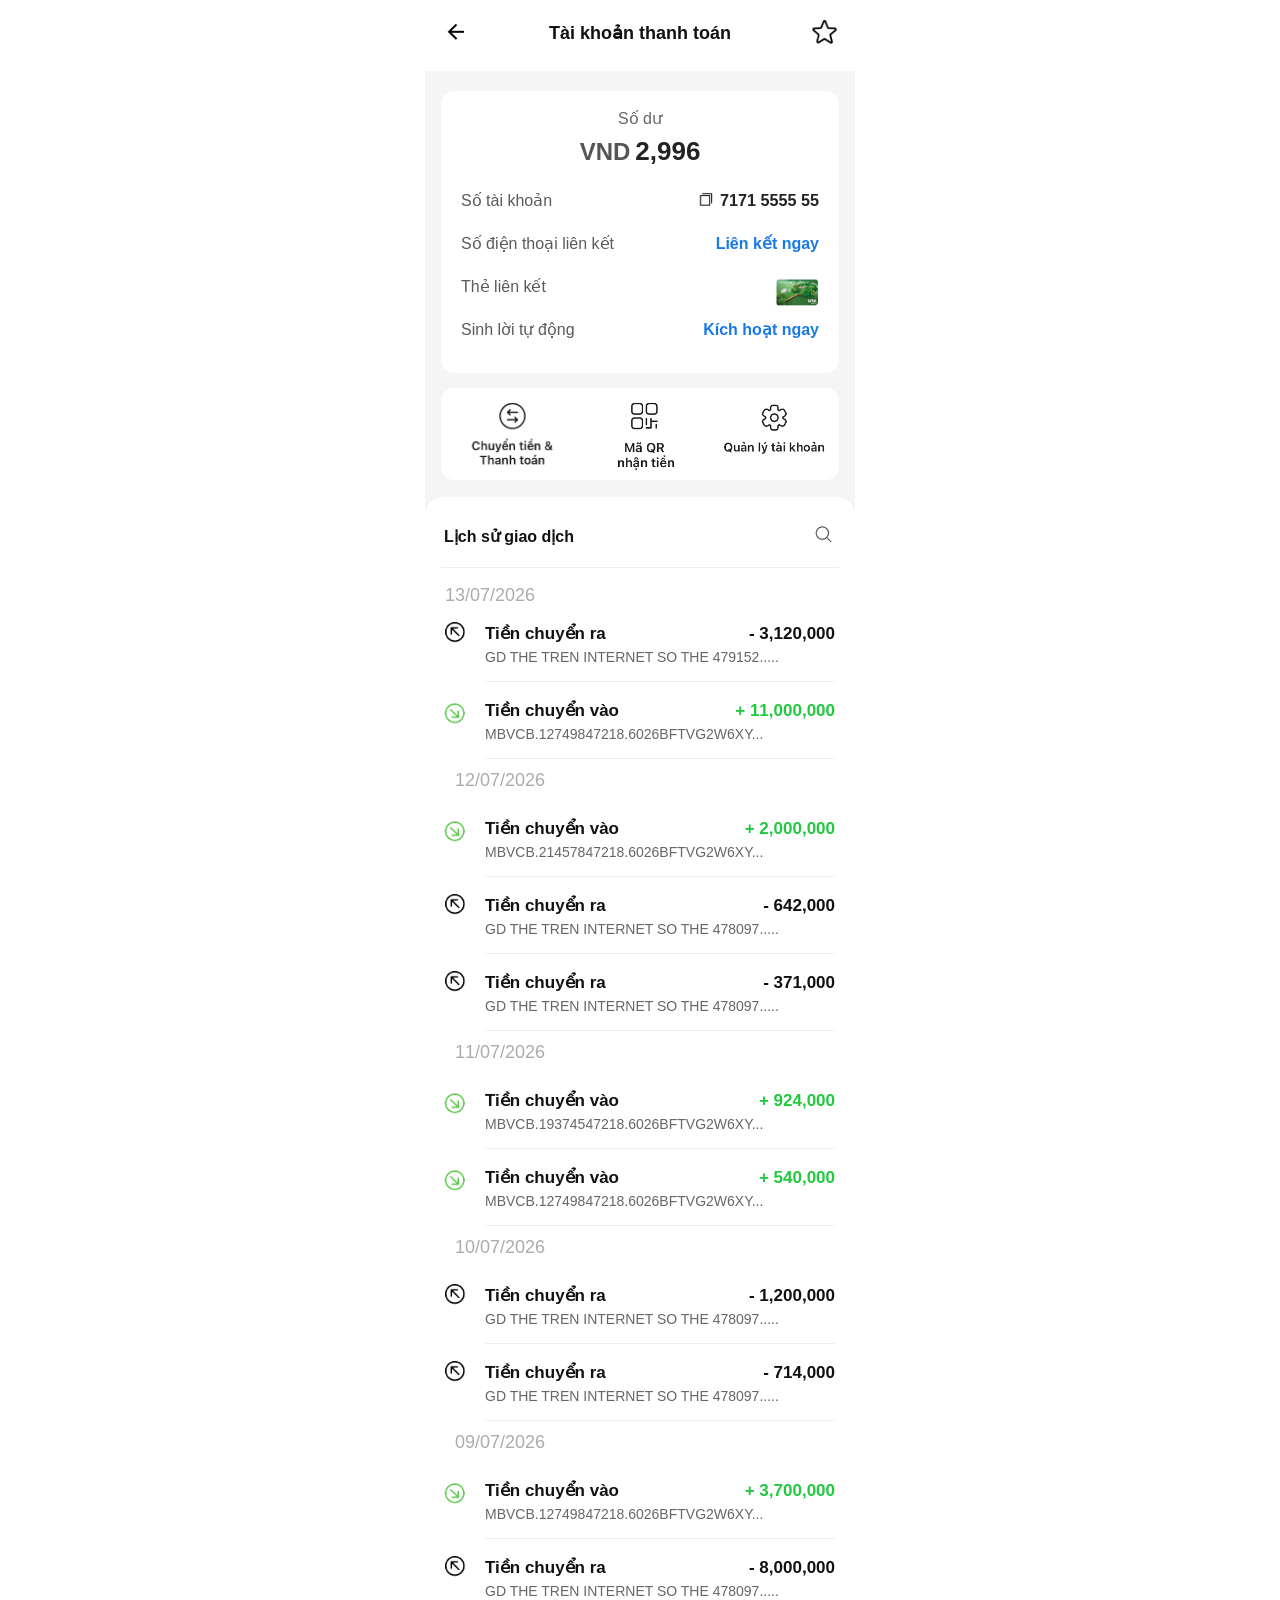
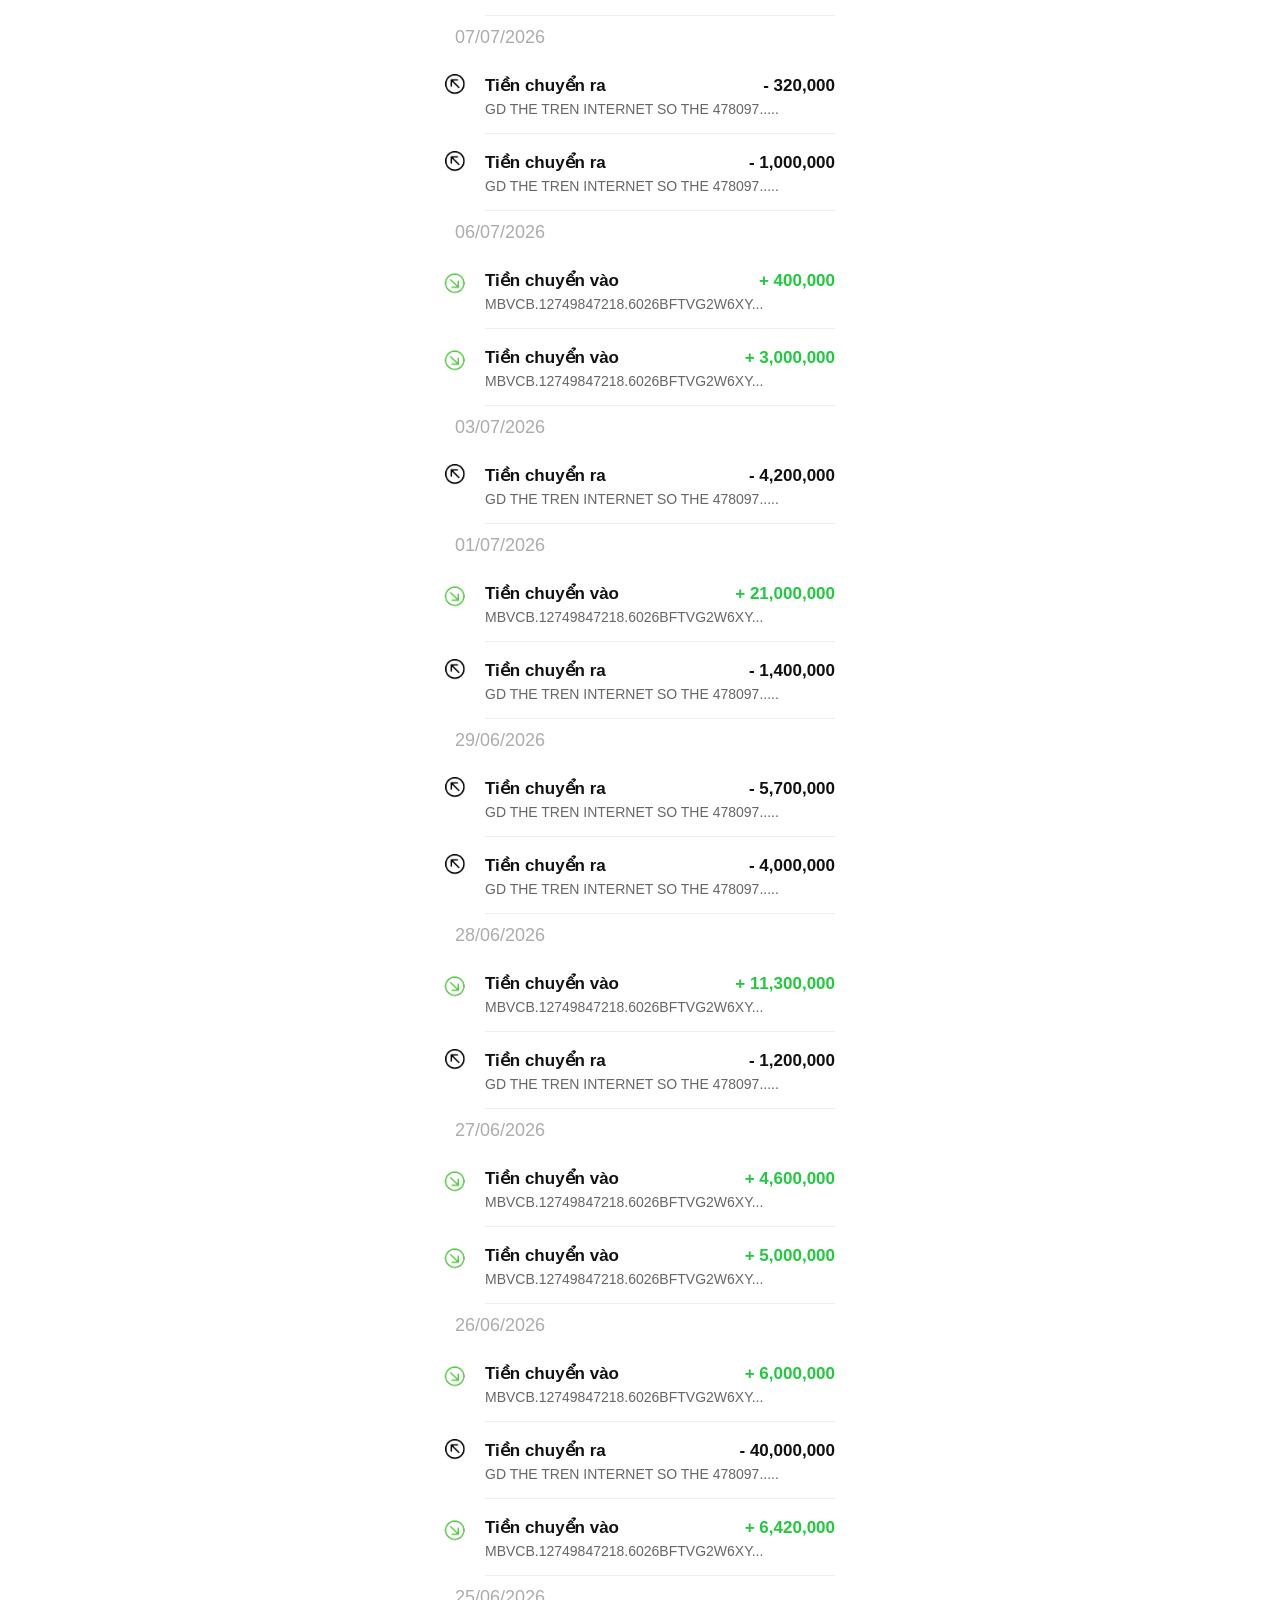
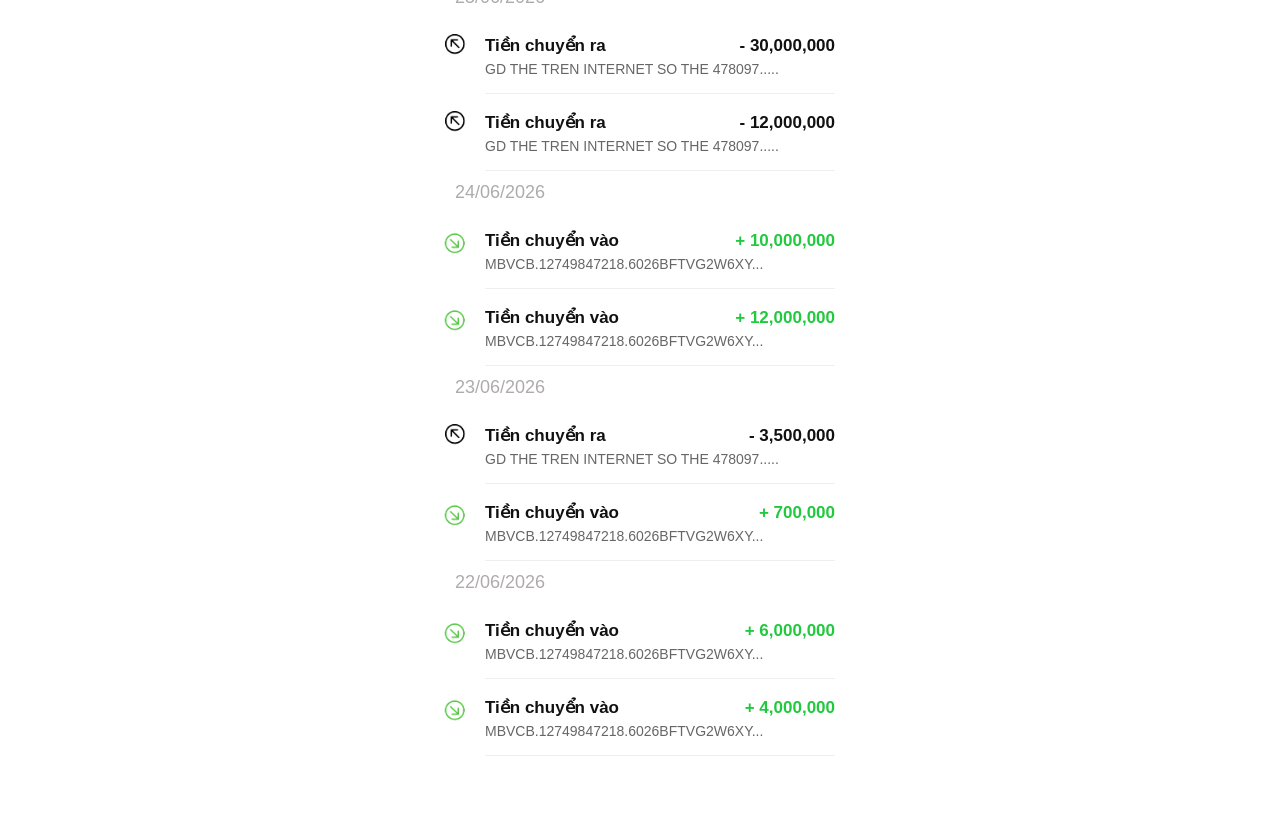
==== commit fc610e67: "Update account.html" ====
--- a/account.html
+++ b/account.html
@@ -963,8 +963,1149 @@
                 </div>
 
             </button>
+
+ <p class="transaction-date second-date">
+
+                06/07/2026
+
+            </p>
+<!-- TIỀN VÀO -->
+
+          <button
+     class="transaction-item"
+    type="button"
+    onclick="openSheet('./transaction-in.html')">
+             <div class="transaction-status incoming">
+
+    <div class="transaction-icon-box">
+
+        <img
+            src="./img/incoming.png"
+            class="incoming-icon-img"
+            alt="Tiền vào"
+        >
+
+    </div>
+
+</div>
+
+
+                <div class="transaction-information">
+
+                    <div class="transaction-top">
+
+                        <strong>
+
+                            Tiền chuyển vào
+
+                        </strong>
+
+                        <span class="transaction-money green">
+
+                            + 400,000
+
+                        </span>
+
+                    </div>
+
+
+                    <p>
+
+                        MBVCB.12749847218.6026BFTVG2W6XY...
+
+                    </p>
+
+                </div>
+
+            </button>
+<!-- TIỀN VÀO -->
+
+          <button
+     class="transaction-item"
+    type="button"
+    onclick="openSheet('./transaction-in.html')">
+             <div class="transaction-status incoming">
+
+    <div class="transaction-icon-box">
+
+        <img
+            src="./img/incoming.png"
+            class="incoming-icon-img"
+            alt="Tiền vào"
+        >
+
+    </div>
+
+</div>
+
+
+                <div class="transaction-information">
+
+                    <div class="transaction-top">
+
+                        <strong>
+
+                            Tiền chuyển vào
+
+                        </strong>
+
+                        <span class="transaction-money green">
+
+                            + 3,000,000
+
+                        </span>
+
+                    </div>
+
+
+                    <p>
+
+                        MBVCB.12749847218.6026BFTVG2W6XY...
+
+                    </p>
+
+                </div>
+
+            </button>
+ <p class="transaction-date second-date">
+
+                03/07/2026
+
+            </p>
+ <!-- TIỀN RA -->
+
+           <button
+                class="transaction-item"
+                type="button"
+                onclick="location.href='./transaction-out.html'"
+            >
+
+              <div class="transaction-status outgoing">
+
+    <div class="transaction-icon-box">
+
+        <img
+            src="./img/outgoing.png"
+            class="transaction-icon-img"
+            alt="Tiền chuyển ra"
+        >
+
+    </div>
+
+</div>
+
+                <div class="transaction-information">
+
+                    <div class="transaction-top">
+
+                        <strong>
+                            Tiền chuyển ra
+                        </strong>
+
+                        <span class="transaction-money">
+
+                            - 4,200,000
+
+                        </span>
+
+                    </div>
+
+
+                    <p>
+
+                        GD THE TREN INTERNET SO THE
+                        478097.....
+
+                    </p>
+
+                </div>
+
+            </button>
+
+        <p class="transaction-date second-date">
+
+                01/07/2026
+
+            </p>
+<!-- TIỀN VÀO -->
+
+          <button
+     class="transaction-item"
+    type="button"
+    onclick="openSheet('./transaction-in.html')">
+             <div class="transaction-status incoming">
+
+    <div class="transaction-icon-box">
+
+        <img
+            src="./img/incoming.png"
+            class="incoming-icon-img"
+            alt="Tiền vào"
+        >
+
+    </div>
+
+</div>
+
+
+                <div class="transaction-information">
+
+                    <div class="transaction-top">
+
+                        <strong>
+
+                            Tiền chuyển vào
+
+                        </strong>
+
+                        <span class="transaction-money green">
+
+                            + 21,000,000
+
+                        </span>
+
+                    </div>
+
+
+                    <p>
+
+                        MBVCB.12749847218.6026BFTVG2W6XY...
+
+                    </p>
+
+                </div>
+
+            </button>
+<!-- TIỀN RA -->
+
+           <button
+                class="transaction-item"
+                type="button"
+                onclick="location.href='./transaction-out.html'"
+            >
+
+              <div class="transaction-status outgoing">
+
+    <div class="transaction-icon-box">
+
+        <img
+            src="./img/outgoing.png"
+            class="transaction-icon-img"
+            alt="Tiền chuyển ra"
+        >
+
+    </div>
+
+</div>
+
+                <div class="transaction-information">
+
+                    <div class="transaction-top">
+
+                        <strong>
+                            Tiền chuyển ra
+                        </strong>
+
+                        <span class="transaction-money">
+
+                            - 1,400,000
+
+                        </span>
+
+                    </div>
+
+
+                    <p>
+
+                        GD THE TREN INTERNET SO THE
+                        478097.....
+
+                    </p>
+
+                </div>
+
+            </button>
+        
+ <p class="transaction-date second-date">
+
+                29/06/2026
+
+            </p>
+ <!-- TIỀN RA -->
+
+           <button
+                class="transaction-item"
+                type="button"
+                onclick="location.href='./transaction-out.html'"
+            >
+
+              <div class="transaction-status outgoing">
+
+    <div class="transaction-icon-box">
+
+        <img
+            src="./img/outgoing.png"
+            class="transaction-icon-img"
+            alt="Tiền chuyển ra"
+        >
+
+    </div>
+
+</div>
+
+                <div class="transaction-information">
+
+                    <div class="transaction-top">
+
+                        <strong>
+                            Tiền chuyển ra
+                        </strong>
+
+                        <span class="transaction-money">
+
+                            - 5,700,000
+
+                        </span>
+
+                    </div>
+
+
+                    <p>
+
+                        GD THE TREN INTERNET SO THE
+                        478097.....
+
+                    </p>
+
+                </div>
+
+            </button>
+ <!-- TIỀN RA -->
+
+           <button
+                class="transaction-item"
+                type="button"
+                onclick="location.href='./transaction-out.html'"
+            >
+
+              <div class="transaction-status outgoing">
+
+    <div class="transaction-icon-box">
+
+        <img
+            src="./img/outgoing.png"
+            class="transaction-icon-img"
+            alt="Tiền chuyển ra"
+        >
+
+    </div>
+
+</div>
+
+                <div class="transaction-information">
+
+                    <div class="transaction-top">
+
+                        <strong>
+                            Tiền chuyển ra
+                        </strong>
+
+                        <span class="transaction-money">
+
+                            - 4,000,000
+
+                        </span>
+
+                    </div>
+
+
+                    <p>
+
+                        GD THE TREN INTERNET SO THE
+                        478097.....
+
+                    </p>
+
+                </div>
+
+            </button>
+ <p class="transaction-date second-date">
+
+                28/06/2026
+
+            </p>
+
+<!-- TIỀN VÀO -->
+
+          <button
+     class="transaction-item"
+    type="button"
+    onclick="openSheet('./transaction-in.html')">
+             <div class="transaction-status incoming">
+
+    <div class="transaction-icon-box">
+
+        <img
+            src="./img/incoming.png"
+            class="incoming-icon-img"
+            alt="Tiền vào"
+        >
+
+    </div>
+
+</div>
+
+
+                <div class="transaction-information">
+
+                    <div class="transaction-top">
+
+                        <strong>
+
+                            Tiền chuyển vào
+
+                        </strong>
+
+                        <span class="transaction-money green">
+
+                            + 11,300,000
+
+                        </span>
+
+                    </div>
+
+
+                    <p>
+
+                        MBVCB.12749847218.6026BFTVG2W6XY...
+
+                    </p>
+
+                </div>
+
+            </button>
+ <!-- TIỀN RA -->
+
+           <button
+                class="transaction-item"
+                type="button"
+                onclick="location.href='./transaction-out.html'"
+            >
+
+              <div class="transaction-status outgoing">
+
+    <div class="transaction-icon-box">
+
+        <img
+            src="./img/outgoing.png"
+            class="transaction-icon-img"
+            alt="Tiền chuyển ra"
+        >
+
+    </div>
+
+</div>
+
+                <div class="transaction-information">
+
+                    <div class="transaction-top">
+
+                        <strong>
+                            Tiền chuyển ra
+                        </strong>
+
+                        <span class="transaction-money">
+
+                            - 1,200,000
+
+                        </span>
+
+                    </div>
+
+
+                    <p>
+
+                        GD THE TREN INTERNET SO THE
+                        478097.....
+
+                    </p>
+
+                </div>
+
+            </button>
+ <p class="transaction-date second-date">
+
+                27/06/2026
+
+            </p>
+<!-- TIỀN VÀO -->
+
+          <button
+     class="transaction-item"
+    type="button"
+    onclick="openSheet('./transaction-in.html')">
+             <div class="transaction-status incoming">
+
+    <div class="transaction-icon-box">
+
+        <img
+            src="./img/incoming.png"
+            class="incoming-icon-img"
+            alt="Tiền vào"
+        >
+
+    </div>
+
+</div>
+
+
+                <div class="transaction-information">
+
+                    <div class="transaction-top">
+
+                        <strong>
+
+                            Tiền chuyển vào
+
+                        </strong>
+
+                        <span class="transaction-money green">
+
+                            + 4,600,000
+
+                        </span>
+
+                    </div>
+
+
+                    <p>
+
+                        MBVCB.12749847218.6026BFTVG2W6XY...
+
+                    </p>
+
+                </div>
+
+            </button>
+
+<!-- TIỀN VÀO -->
+
+          <button
+     class="transaction-item"
+    type="button"
+    onclick="openSheet('./transaction-in.html')">
+             <div class="transaction-status incoming">
+
+    <div class="transaction-icon-box">
+
+        <img
+            src="./img/incoming.png"
+            class="incoming-icon-img"
+            alt="Tiền vào"
+        >
+
+    </div>
+
+</div>
+
+
+                <div class="transaction-information">
+
+                    <div class="transaction-top">
+
+                        <strong>
+
+                            Tiền chuyển vào
+
+                        </strong>
+
+                        <span class="transaction-money green">
+
+                            + 5,000,000
+
+                        </span>
+
+                    </div>
+
+
+                    <p>
+
+                        MBVCB.12749847218.6026BFTVG2W6XY...
+
+                    </p>
+
+                </div>
+
+            </button>
+ <p class="transaction-date second-date">
+
+                26/06/2026
+
+            </p>
+<!-- TIỀN VÀO -->
+
+          <button
+     class="transaction-item"
+    type="button"
+    onclick="openSheet('./transaction-in.html')">
+             <div class="transaction-status incoming">
+
+    <div class="transaction-icon-box">
+
+        <img
+            src="./img/incoming.png"
+            class="incoming-icon-img"
+            alt="Tiền vào"
+        >
+
+    </div>
+
+</div>
+
+
+                <div class="transaction-information">
+
+                    <div class="transaction-top">
+
+                        <strong>
+
+                            Tiền chuyển vào
+
+                        </strong>
+
+                        <span class="transaction-money green">
+
+                            + 6,000,000
+
+                        </span>
+
+                    </div>
+
+
+                    <p>
+
+                        MBVCB.12749847218.6026BFTVG2W6XY...
+
+                    </p>
+
+                </div>
+
+            </button>
+<!-- TIỀN RA -->
+
+           <button
+                class="transaction-item"
+                type="button"
+                onclick="location.href='./transaction-out.html'"
+            >
+
+              <div class="transaction-status outgoing">
+
+    <div class="transaction-icon-box">
+
+        <img
+            src="./img/outgoing.png"
+            class="transaction-icon-img"
+            alt="Tiền chuyển ra"
+        >
+
+    </div>
+
+</div>
+
+                <div class="transaction-information">
+
+                    <div class="transaction-top">
+
+                        <strong>
+                            Tiền chuyển ra
+                        </strong>
+
+                        <span class="transaction-money">
+
+                            - 40,000,000
+
+                        </span>
+
+                    </div>
+
+
+                    <p>
+
+                        GD THE TREN INTERNET SO THE
+                        478097.....
+
+                    </p>
+
+                </div>
+
+            </button>
+<!-- TIỀN VÀO -->
+
+          <button
+     class="transaction-item"
+    type="button"
+    onclick="openSheet('./transaction-in.html')">
+             <div class="transaction-status incoming">
+
+    <div class="transaction-icon-box">
+
+        <img
+            src="./img/incoming.png"
+            class="incoming-icon-img"
+            alt="Tiền vào"
+        >
+
+    </div>
+
+</div>
+
+
+                <div class="transaction-information">
+
+                    <div class="transaction-top">
+
+                        <strong>
+
+                            Tiền chuyển vào
+
+                        </strong>
+
+                        <span class="transaction-money green">
+
+                            + 6,420,000
+
+                        </span>
+
+                    </div>
+
+
+                    <p>
+
+                        MBVCB.12749847218.6026BFTVG2W6XY...
+
+                    </p>
+
+                </div>
+
+            </button>
+
+<p class="transaction-date second-date">
+
+                25/06/2026
+
+            </p>
+ <!-- TIỀN RA -->
+
+           <button
+                class="transaction-item"
+                type="button"
+                onclick="location.href='./transaction-out.html'"
+            >
+
+              <div class="transaction-status outgoing">
+
+    <div class="transaction-icon-box">
+
+        <img
+            src="./img/outgoing.png"
+            class="transaction-icon-img"
+            alt="Tiền chuyển ra"
+        >
+
+    </div>
+
+</div>
+
+                <div class="transaction-information">
+
+                    <div class="transaction-top">
+
+                        <strong>
+                            Tiền chuyển ra
+                        </strong>
+
+                        <span class="transaction-money">
+
+                            - 30,000,000
+
+                        </span>
+
+                    </div>
+
+
+                    <p>
+
+                        GD THE TREN INTERNET SO THE
+                        478097.....
+
+                    </p>
+
+                </div>
+
+            </button>
+ <!-- TIỀN RA -->
+
+           <button
+                class="transaction-item"
+                type="button"
+                onclick="location.href='./transaction-out.html'"
+            >
+
+              <div class="transaction-status outgoing">
+
+    <div class="transaction-icon-box">
+
+        <img
+            src="./img/outgoing.png"
+            class="transaction-icon-img"
+            alt="Tiền chuyển ra"
+        >
+
+    </div>
+
+</div>
+
+                <div class="transaction-information">
+
+                    <div class="transaction-top">
+
+                        <strong>
+                            Tiền chuyển ra
+                        </strong>
+
+                        <span class="transaction-money">
+
+                            - 12,000,000
+
+                        </span>
+
+                    </div>
+
+
+                    <p>
+
+                        GD THE TREN INTERNET SO THE
+                        478097.....
+
+                    </p>
+
+                </div>
+
+            </button>
+ <p class="transaction-date second-date">
+
+                24/06/2026
+
+            </p>
+<!-- TIỀN VÀO -->
+
+          <button
+     class="transaction-item"
+    type="button"
+    onclick="openSheet('./transaction-in.html')">
+             <div class="transaction-status incoming">
+
+    <div class="transaction-icon-box">
+
+        <img
+            src="./img/incoming.png"
+            class="incoming-icon-img"
+            alt="Tiền vào"
+        >
+
+    </div>
+
+</div>
+
+
+                <div class="transaction-information">
+
+                    <div class="transaction-top">
+
+                        <strong>
+
+                            Tiền chuyển vào
+
+                        </strong>
+
+                        <span class="transaction-money green">
+
+                            + 10,000,000
+
+                        </span>
+
+                    </div>
+
+
+                    <p>
+
+                        MBVCB.12749847218.6026BFTVG2W6XY...
+
+                    </p>
+
+                </div>
+
+            </button>
+<!-- TIỀN VÀO -->
+
+          <button
+     class="transaction-item"
+    type="button"
+    onclick="openSheet('./transaction-in.html')">
+             <div class="transaction-status incoming">
+
+    <div class="transaction-icon-box">
+
+        <img
+            src="./img/incoming.png"
+            class="incoming-icon-img"
+            alt="Tiền vào"
+        >
+
+    </div>
+
+</div>
+
+
+                <div class="transaction-information">
+
+                    <div class="transaction-top">
+
+                        <strong>
+
+                            Tiền chuyển vào
+
+                        </strong>
+
+                        <span class="transaction-money green">
+
+                            + 12,000,000
+
+                        </span>
+
+                    </div>
+
+
+                    <p>
+
+                        MBVCB.12749847218.6026BFTVG2W6XY...
+
+                    </p>
+
+                </div>
+
+            </button>
+ <p class="transaction-date second-date">
+
+                23/06/2026
+
+            </p>
+<!-- TIỀN RA -->
+
+           <button
+                class="transaction-item"
+                type="button"
+                onclick="location.href='./transaction-out.html'"
+            >
+
+              <div class="transaction-status outgoing">
+
+    <div class="transaction-icon-box">
+
+        <img
+            src="./img/outgoing.png"
+            class="transaction-icon-img"
+            alt="Tiền chuyển ra"
+        >
+
+    </div>
+
+</div>
+
+                <div class="transaction-information">
+
+                    <div class="transaction-top">
+
+                        <strong>
+                            Tiền chuyển ra
+                        </strong>
+
+                        <span class="transaction-money">
+
+                            - 3,500,000
+
+                        </span>
+
+                    </div>
+
+
+                    <p>
+
+                        GD THE TREN INTERNET SO THE
+                        478097.....
+
+                    </p>
+
+                </div>
+
+            </button>
+
+<!-- TIỀN VÀO -->
+
+          <button
+     class="transaction-item"
+    type="button"
+    onclick="openSheet('./transaction-in.html')">
+             <div class="transaction-status incoming">
+
+    <div class="transaction-icon-box">
+
+        <img
+            src="./img/incoming.png"
+            class="incoming-icon-img"
+            alt="Tiền vào"
+        >
+
+    </div>
+
+</div>
+
+
+                <div class="transaction-information">
+
+                    <div class="transaction-top">
+
+                        <strong>
+
+                            Tiền chuyển vào
+
+                        </strong>
+
+                        <span class="transaction-money green">
+
+                            + 700,000
+
+                        </span>
+
+                    </div>
+
+
+                    <p>
+
+                        MBVCB.12749847218.6026BFTVG2W6XY...
+
+                    </p>
+
+                </div>
+
+            </button>
+
+ <p class="transaction-date second-date">
+
+                22/06/2026
+
+            </p>
+<!-- TIỀN VÀO -->
+
+          <button
+     class="transaction-item"
+    type="button"
+    onclick="openSheet('./transaction-in.html')">
+             <div class="transaction-status incoming">
+
+    <div class="transaction-icon-box">
+
+        <img
+            src="./img/incoming.png"
+            class="incoming-icon-img"
+            alt="Tiền vào"
+        >
+
+    </div>
+
+</div>
+
+
+                <div class="transaction-information">
+
+                    <div class="transaction-top">
+
+                        <strong>
+
+                            Tiền chuyển vào
+
+                        </strong>
+
+                        <span class="transaction-money green">
+
+                            + 6,000,000
+
+                        </span>
+
+                    </div>
+
+
+                    <p>
+
+                        MBVCB.12749847218.6026BFTVG2W6XY...
+
+                    </p>
+
+                </div>
+
+            </button>
+<!-- TIỀN VÀO -->
+
+          <button
+     class="transaction-item"
+    type="button"
+    onclick="openSheet('./transaction-in.html')">
+             <div class="transaction-status incoming">
+
+    <div class="transaction-icon-box">
+
+        <img
+            src="./img/incoming.png"
+            class="incoming-icon-img"
+            alt="Tiền vào"
+        >
+
+    </div>
+
+</div>
+
+
+                <div class="transaction-information">
+
+                    <div class="transaction-top">
+
+                        <strong>
+
+                            Tiền chuyển vào
+
+                        </strong>
+
+                        <span class="transaction-money green">
+
+                            + 4,000,000
+
+                        </span>
+
+                    </div>
+
+
+                    <p>
+
+                        MBVCB.12749847218.6026BFTVG2W6XY...
+
+                    </p>
+
+                </div>
+
+            </button>
+
     
-
         </section>
 
     </main>
